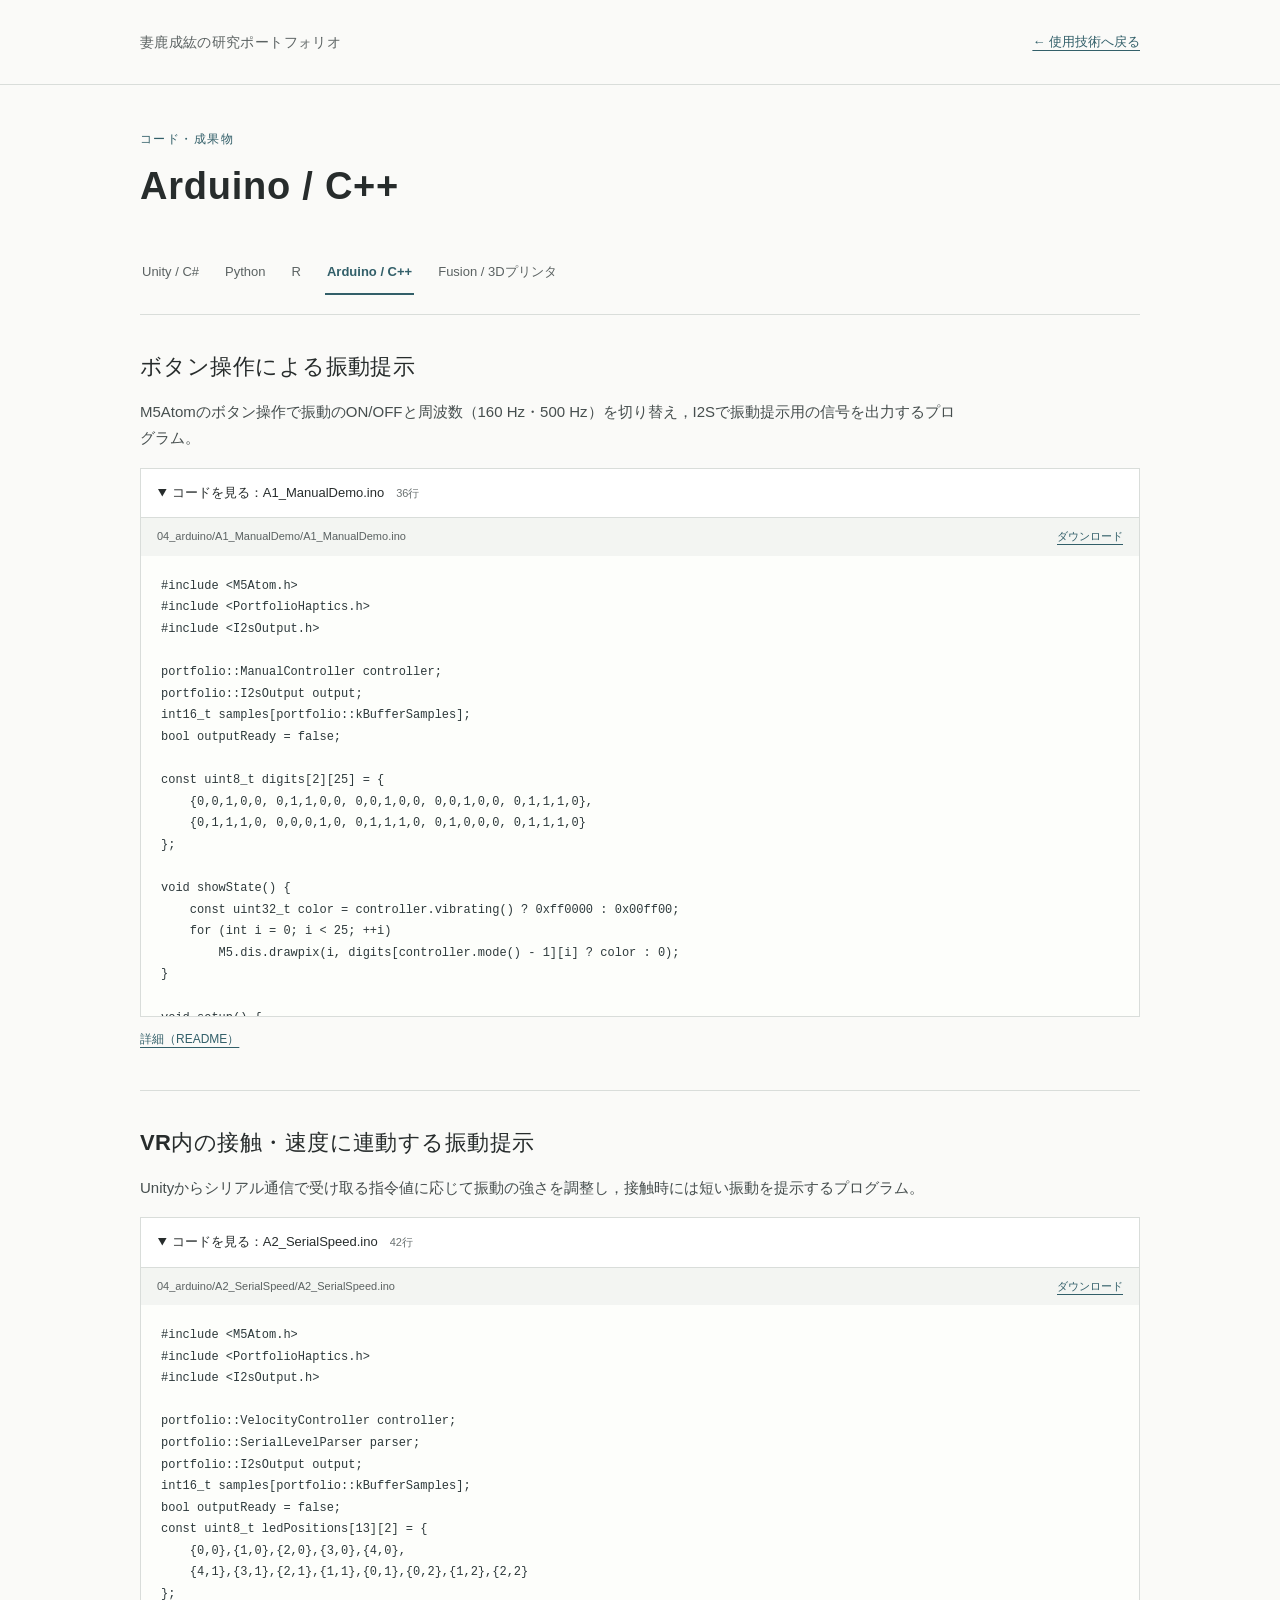
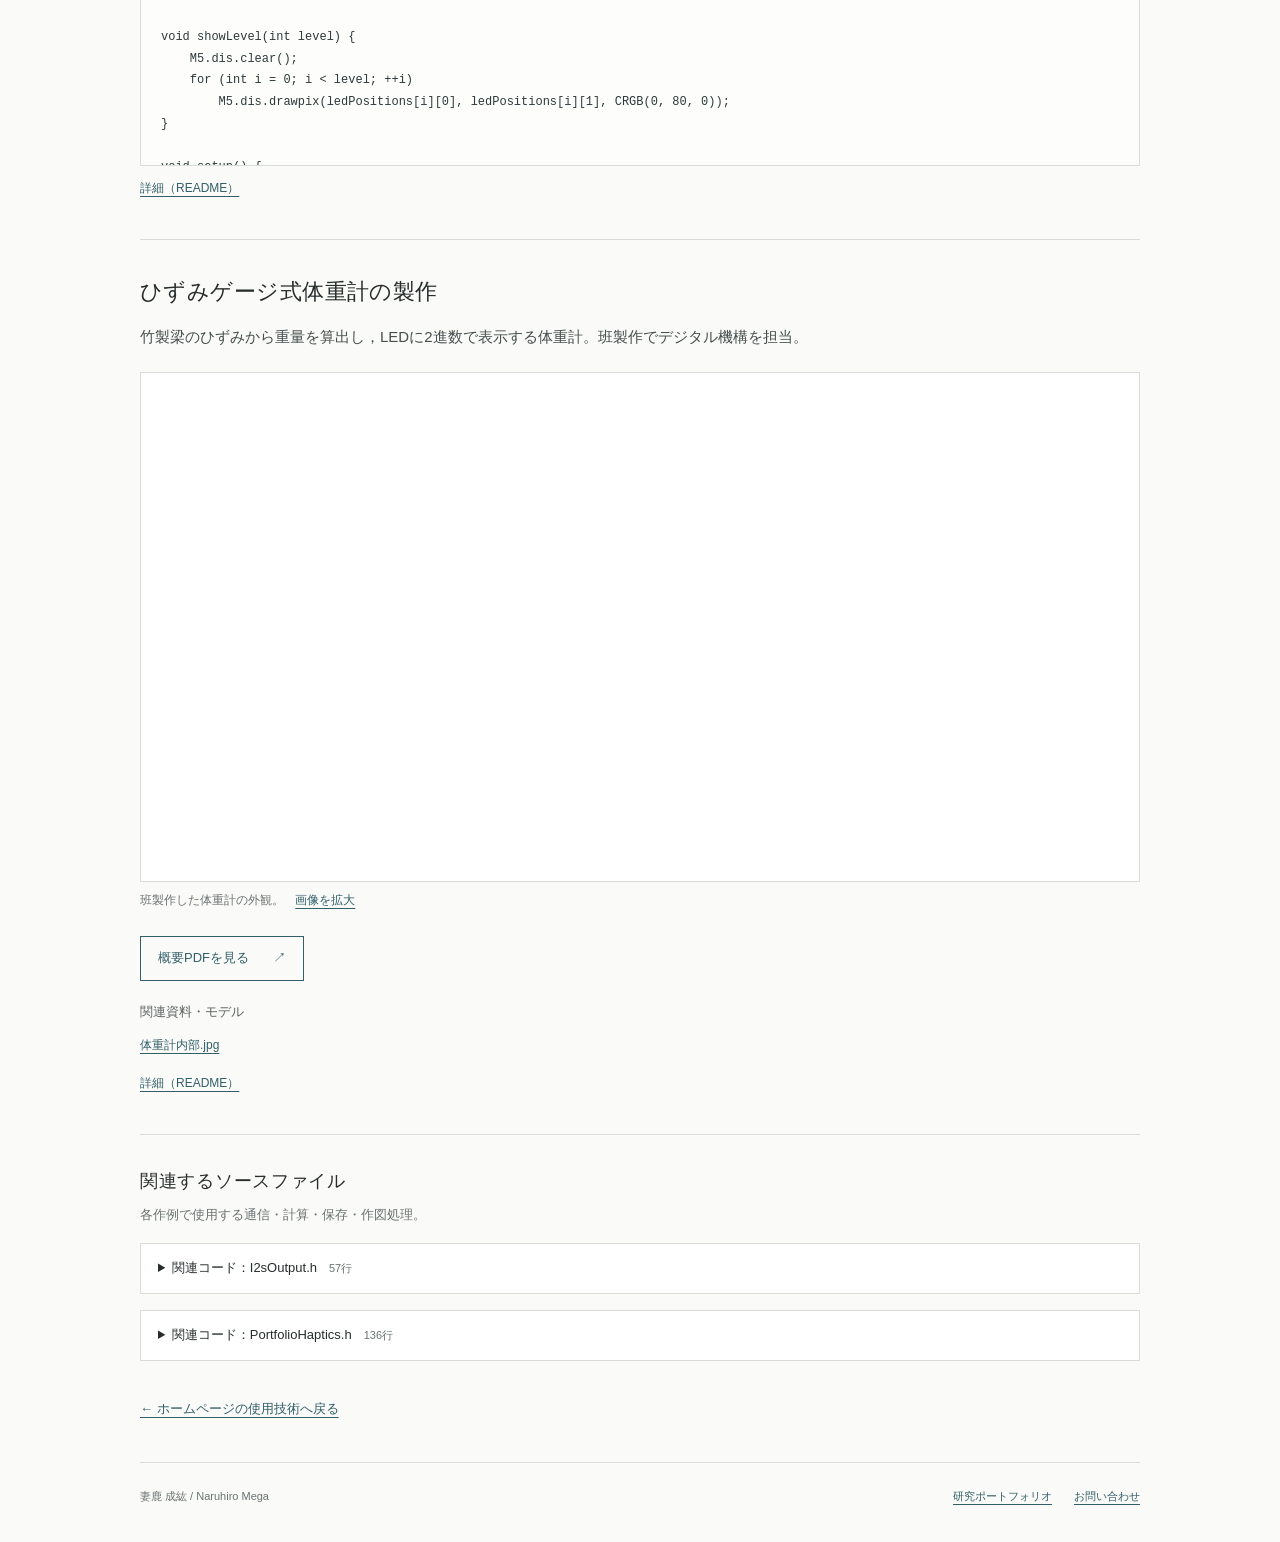
==== code/arduino.html @ 84326d26 "Add files via upload ・お問い合わせフォーム ・使用技術のコードリンク追加" ====
<!doctype html>
<html lang="ja"><head><meta charset="utf-8"><meta name="viewport" content="width=device-width, initial-scale=1"><meta name="color-scheme" content="light"><meta name="description" content="M5Atomによる振動提示のコードと、講義で班製作した体重計の資料を紹介します。"><title>Arduino / C++のコード・成果物｜妻鹿成紘</title><link rel="icon" href="data:,"><link rel="stylesheet" href="../assets/style.css"><link rel="stylesheet" href="../assets/code.css"></head>
<body class="code-page"><a class="skip-link" href="#main">本文へ移動</a><header class="site-header"><div class="header-inner"><a class="site-title" href="../index.html">妻鹿成紘の研究ポートフォリオ</a><a class="back-home" href="../index.html#skills">← 使用技術へ戻る</a></div></header>
<main id="main" class="page-width" tabindex="-1"><div class="code-intro"><p class="code-eyebrow">コード・成果物</p><h1>Arduino / C++</h1></div><nav class="category-nav" aria-label="使用技術のカテゴリ"><a href="unity.html">Unity / C#</a><a href="python.html">Python</a><a href="r.html">R</a><a href="arduino.html" aria-current="page">Arduino / C++</a><a href="cad.html">Fusion / 3Dプリンタ</a></nav><article class="code-item" id="a1" aria-labelledby="a1-title"><div class="item-heading"><h2 id="a1-title">ボタン操作による振動提示</h2></div><p class="item-description">M5Atomのボタン操作で振動のON/OFFと周波数（160 Hz・500 Hz）を切り替え，I2Sで振動提示用の信号を出力するプログラム。</p><details class="code-disclosure" open><summary><span>コードを見る：A1_ManualDemo.ino</span><span class="line-count">36行</span></summary><div class="file-toolbar"><span>04_arduino/A1_ManualDemo/A1_ManualDemo.ino</span><a href="files/04_arduino/A1_ManualDemo/A1_ManualDemo.ino" download>ダウンロード</a></div><pre tabindex="0" aria-label="A1_ManualDemo.inoのソースコード"><code>#include &lt;M5Atom.h&gt;
#include &lt;PortfolioHaptics.h&gt;
#include &lt;I2sOutput.h&gt;

portfolio::ManualController controller;
portfolio::I2sOutput output;
int16_t samples[portfolio::kBufferSamples];
bool outputReady = false;

const uint8_t digits[2][25] = {
    {0,0,1,0,0, 0,1,1,0,0, 0,0,1,0,0, 0,0,1,0,0, 0,1,1,1,0},
    {0,1,1,1,0, 0,0,0,1,0, 0,1,1,1,0, 0,1,0,0,0, 0,1,1,1,0}
};

void showState() {
    const uint32_t color = controller.vibrating() ? 0xff0000 : 0x00ff00;
    for (int i = 0; i &lt; 25; ++i)
        M5.dis.drawpix(i, digits[controller.mode() - 1][i] ? color : 0);
}

void setup() {
    M5.begin(true, false, true);
    Serial.begin(115200);
    outputReady = output.begin(I2S_CHANNEL_FMT_RIGHT_LEFT);
    if (outputReady) showState();
    else M5.dis.fillpix(0xff00ff); // I2S障害
}

void loop() {
    M5.update();
    if (!outputReady) { delay(10); return; }
    if (controller.update(millis(), M5.Btn.wasPressed())) showState();
    controller.render(samples, portfolio::kBufferSamples);
    outputReady = output.write(samples, portfolio::kBufferSamples);
    if (!outputReady) M5.dis.fillpix(0xff00ff);
}
</code></pre></details><p class="item-documentation"><a href="files/04_arduino/A1_ManualDemo/README.md" download>詳細（README）</a></p></article><article class="code-item" id="a2" aria-labelledby="a2-title"><div class="item-heading"><h2 id="a2-title">VR内の接触・速度に連動する振動提示</h2></div><p class="item-description">Unityからシリアル通信で受け取る指令値に応じて振動の強さを調整し，接触時には短い振動を提示するプログラム。</p><details class="code-disclosure" open><summary><span>コードを見る：A2_SerialSpeed.ino</span><span class="line-count">42行</span></summary><div class="file-toolbar"><span>04_arduino/A2_SerialSpeed/A2_SerialSpeed.ino</span><a href="files/04_arduino/A2_SerialSpeed/A2_SerialSpeed.ino" download>ダウンロード</a></div><pre tabindex="0" aria-label="A2_SerialSpeed.inoのソースコード"><code>#include &lt;M5Atom.h&gt;
#include &lt;PortfolioHaptics.h&gt;
#include &lt;I2sOutput.h&gt;

portfolio::VelocityController controller;
portfolio::SerialLevelParser parser;
portfolio::I2sOutput output;
int16_t samples[portfolio::kBufferSamples];
bool outputReady = false;
const uint8_t ledPositions[13][2] = {
    {0,0},{1,0},{2,0},{3,0},{4,0},
    {4,1},{3,1},{2,1},{1,1},{0,1},{0,2},{1,2},{2,2}
};

void showLevel(int level) {
    M5.dis.clear();
    for (int i = 0; i &lt; level; ++i)
        M5.dis.drawpix(ledPositions[i][0], ledPositions[i][1], CRGB(0, 80, 0));
}

void setup() {
    M5.begin(true, false, true);
    Serial.begin(115200);
    M5.dis.clear();
    M5.dis.setBrightness(20);
    // 原本のALL_RIGHTを維持。実際のDACのチャンネル・サンプル周期は実機確認が必要。
    outputReady = output.begin(I2S_CHANNEL_FMT_ALL_RIGHT);
    if (!outputReady) M5.dis.fillpix(0xff00ff);
}

void loop() {
    M5.update();
    if (!outputReady) { delay(10); return; }
    while (Serial.available() &gt; 0) {
        int level = 0;
        if (parser.push(static_cast&lt;char&gt;(Serial.read()), level) &amp;&amp; controller.setLevel(level, millis()))
            showLevel(level);
    }
    controller.render(samples, portfolio::kBufferSamples, millis());
    outputReady = output.write(samples, portfolio::kBufferSamples);
    if (!outputReady) M5.dis.fillpix(0xff00ff);
}
</code></pre></details><p class="item-documentation"><a href="files/04_arduino/A2_SerialSpeed/README.md" download>詳細（README）</a></p></article><article class="code-item" id="a3" aria-labelledby="a3-title"><div class="item-heading"><h2 id="a3-title">ひずみゲージ式体重計の製作</h2></div><p class="item-description">竹製梁のひずみから重量を算出し，LEDに2進数で表示する体重計。班製作でデジタル機構を担当。</p><figure class="code-figure"><a href="files/04_arduino/A3_ScaleArtifact/%E4%BD%93%E9%87%8D%E8%A8%88%E5%A4%96%E8%A6%B3.jpg" target="_blank" rel="noopener"><img src="files/04_arduino/A3_ScaleArtifact/%E4%BD%93%E9%87%8D%E8%A8%88%E5%A4%96%E8%A6%B3.jpg" alt="ひずみゲージ式体重計の製作の外観写真" loading="lazy" decoding="async"></a><figcaption>班製作した体重計の外観。 <a href="files/04_arduino/A3_ScaleArtifact/%E4%BD%93%E9%87%8D%E8%A8%88%E5%A4%96%E8%A6%B3.jpg" target="_blank" rel="noopener">画像を拡大</a></figcaption></figure><div class="asset-primary"><a class="asset-button" href="files/04_arduino/A3_ScaleArtifact/SDGs%E4%BD%93%E9%87%8D%E8%A8%88_%E6%A6%82%E8%A6%81%E3%83%BBCAD%E3%83%BB%E5%AE%9F%E6%A9%9F%E5%86%99%E7%9C%9F%E8%B3%87%E6%96%99.pdf" target="_blank" rel="noopener">概要PDFを見る <span aria-hidden="true">↗</span></a></div><div class="asset-list"><h3>関連資料・モデル</h3><ul><li><a href="files/04_arduino/A3_ScaleArtifact/%E4%BD%93%E9%87%8D%E8%A8%88%E5%86%85%E9%83%A8.jpg" target="_blank" rel="noopener">体重計内部.jpg</a></li></ul></div><p class="item-documentation"><a href="files/04_arduino/A3_ScaleArtifact/README.md" download>詳細（README）</a></p></article><section class="companion-section" aria-labelledby="companion-title"><h2 id="companion-title">関連するソースファイル</h2><p>各作例で使用する通信・計算・保存・作図処理。</p><details class="code-disclosure"><summary><span>関連コード：I2sOutput.h</span><span class="line-count">57行</span></summary><div class="file-toolbar"><span>04_arduino/libraries/PortfolioHaptics/src/I2sOutput.h</span><a href="files/04_arduino/libraries/PortfolioHaptics/src/I2sOutput.h" download>ダウンロード</a></div><pre tabindex="0" aria-label="I2sOutput.hのソースコード"><code>#pragma once
#include &lt;Arduino.h&gt;
#include &lt;driver/i2s.h&gt;
#include &quot;PortfolioHaptics.h&quot;

namespace portfolio {
// 原本と同じBCK=19, WS=33, DOUT=22, DIN=23。実配線はREADME参照。
class I2sOutput {
public:
    bool begin(i2s_channel_fmt_t channels) {
        i2s_driver_uninstall(I2S_NUM_0); // 未導入ならESP_ERR_INVALID_STATE。旧実装と同じ所有前提。
        i2s_config_t config = {};
        config.mode = static_cast&lt;i2s_mode_t&gt;(I2S_MODE_MASTER | I2S_MODE_TX);
        config.sample_rate = kSampleRate;
        config.bits_per_sample = I2S_BITS_PER_SAMPLE_16BIT;
        config.channel_format = channels;
        config.communication_format = I2S_COMM_FORMAT_STAND_I2S;
        config.intr_alloc_flags = ESP_INTR_FLAG_LEVEL1;
        config.dma_buf_count = 8;
        config.dma_buf_len = 256;
        config.use_apll = false;
        config.tx_desc_auto_clear = true;
        esp_err_t error = i2s_driver_install(I2S_NUM_0, &amp;config, 0, nullptr);
        if (error != ESP_OK) return fail(&quot;install&quot;, error);
        installed_ = true;
        i2s_pin_config_t pins = {};
        pins.mck_io_num = I2S_PIN_NO_CHANGE;
        pins.bck_io_num = 19;
        pins.ws_io_num = 33;
        pins.data_out_num = 22;
        pins.data_in_num = 23;
        error = i2s_set_pin(I2S_NUM_0, &amp;pins);
        if (error != ESP_OK) return fail(&quot;pins&quot;, error);
        error = i2s_zero_dma_buffer(I2S_NUM_0);
        if (error != ESP_OK) return fail(&quot;zero buffer&quot;, error);
        ready_ = true;
        return true;
    }

    bool write(const int16_t* samples, std::size_t count) {
        if (!ready_) return false;
        const std::size_t bytes = count * sizeof(int16_t);
        std::size_t written = 0;
        const esp_err_t error = i2s_write(I2S_NUM_0, samples, bytes, &amp;written, pdMS_TO_TICKS(100));
        if (error != ESP_OK || written != bytes) return fail(&quot;write / short write&quot;, error);
        return true;
    }
private:
    bool installed_ = false, ready_ = false;
    bool fail(const char* operation, esp_err_t error) {
        Serial.printf(&quot;I2S %s failed: %s\n&quot;, operation, esp_err_to_name(error));
        ready_ = false;
        if (installed_) { i2s_driver_uninstall(I2S_NUM_0); installed_ = false; }
        return false;
    }
};
}
</code></pre></details><details class="code-disclosure"><summary><span>関連コード：PortfolioHaptics.h</span><span class="line-count">136行</span></summary><div class="file-toolbar"><span>04_arduino/libraries/PortfolioHaptics/src/PortfolioHaptics.h</span><a href="files/04_arduino/libraries/PortfolioHaptics/src/PortfolioHaptics.h" download>ダウンロード</a></div><pre tabindex="0" aria-label="PortfolioHaptics.hのソースコード"><code>#pragma once
#include &lt;cmath&gt;
#include &lt;cstddef&gt;
#include &lt;cstdint&gt;
#include &lt;cstring&gt;

namespace portfolio {
constexpr double kPi = 3.14159265358979323846;
constexpr uint32_t kSampleRate = 44100;
constexpr std::size_t kBufferSamples = 256;
constexpr int16_t kMaxAmplitude = 32767;

// 位相はバッファ間・モード変更間で連続。無音時に位相を止めるA1の仕様を維持。
class SineOscillator {
public:
    void render(int16_t* samples, std::size_t count, double frequency,
                double amplitude, bool stereoPairs = false, bool freezeWhenSilent = false) {
        if (amplitude == 0 &amp;&amp; freezeWhenSilent) {
            std::memset(samples, 0, count * sizeof(int16_t));
            return;
        }
        const double increment = frequency * 2.0 * kPi / kSampleRate;
        const std::size_t stride = stereoPairs ? 2 : 1;
        for (std::size_t i = 0; i &lt; count; i += stride) {
            const auto sample = static_cast&lt;int16_t&gt;(amplitude * std::sin(phase_));
            samples[i] = sample;
            if (stereoPairs &amp;&amp; i + 1 &lt; count) samples[i + 1] = sample;
            phase_ += increment;
        }
        while (phase_ &gt;= 2.0 * kPi) phase_ -= 2.0 * kPi;
    }
private:
    double phase_ = 0;
};

class ManualController {
public:
    static constexpr uint32_t kDoubleClickMs = 300;
    // 修正: 判定期限後の2回目を誤ってダブルクリック扱いしない。
    bool update(uint32_t now, bool pressed) {
        bool changed = false;
        if (pending_ &amp;&amp; elapsed(now, firstClick_) &gt; kDoubleClickMs) {
            pending_ = false;
            vibrating_ = !vibrating_;
            changed = true;
        }
        if (pressed) {
            if (pending_) {
                pending_ = false;
                mode_ = mode_ == 1 ? 2 : 1;
                changed = true;
            } else {
                pending_ = true;
                firstClick_ = now;
            }
        }
        return changed;
    }
    int mode() const { return mode_; }
    bool vibrating() const { return vibrating_; }
    double frequency() const { return mode_ == 1 ? 160.0 : 500.0; }
    void render(int16_t* samples, std::size_t count) {
        oscillator_.render(samples, count, frequency(), vibrating_ ? kMaxAmplitude : 0, true, true);
    }
private:
    static uint32_t elapsed(uint32_t now, uint32_t since) { return now - since; }
    int mode_ = 1;
    bool vibrating_ = false, pending_ = false;
    uint32_t firstClick_ = 0;
    SineOscillator oscillator_;
};

// 改行を区切りとする0〜13プロトコル。範囲外の正数は13に制限する。
// 修正: &quot;-1&quot;や不正文字列を&quot;1&quot;として受理しない。入力バッファの無制限成長を防ぐ。
class SerialLevelParser {
public:
    bool push(char c, int&amp; result) {
        if (c == '\r') return false;
        if (c == '\n') {
            const bool valid = digits_ &gt; 0 &amp;&amp; !invalid_;
            if (valid) result = value_ &gt; 13 ? 13 : value_;
            digits_ = 0; value_ = 0; invalid_ = false;
            return valid;
        }
        if (c &lt; '0' || c &gt; '9' || digits_ &gt;= 6) { invalid_ = true; return false; }
        ++digits_;
        value_ = value_ * 10 + (c - '0');
        return false;
    }
private:
    int value_ = 0;
    unsigned digits_ = 0;
    bool invalid_ = false;
};

class VelocityController {
public:
    static constexpr int kMaxLevel = 13;
    static constexpr double kNormalHz = 250.0, kContactHz = 65.0;
    static constexpr uint32_t kContactMs = 100;
    static constexpr int kContactAmplitude = 30000;
    static constexpr double kFadeIn = 0.05, kFadeOut = 0.05;

    bool setLevel(int level, uint32_t now) {
        level = level &lt; 0 ? 0 : level &gt; kMaxLevel ? kMaxLevel : level;
        if (level == level_) return false;
        level_ = level;
        contact_ = level == 1;
        if (contact_) contactStart_ = now;
        // Arduino map()の整数除算を維持。
        targetAmplitude_ = level * static_cast&lt;int&gt;(kMaxAmplitude) / kMaxLevel;
        return true;
    }
    void render(int16_t* samples, std::size_t count, uint32_t now) {
        if (contact_ &amp;&amp; static_cast&lt;uint32_t&gt;(now - contactStart_) &gt;= kContactMs) contact_ = false;
        if (contact_) {
            contactOscillator_.render(samples, count, kContactHz, kContactAmplitude);
            return;
        }
        const double factor = targetAmplitude_ &gt; currentAmplitude_ ? kFadeIn : kFadeOut;
        // 元コードと同じ1バッファにつき1回のフェード。
        currentAmplitude_ += (targetAmplitude_ - currentAmplitude_) * factor;
        normalOscillator_.render(samples, count, kNormalHz, currentAmplitude_);
    }
    int level() const { return level_; }
    bool contactActive() const { return contact_; }
    double amplitude() const { return currentAmplitude_; }
    double targetAmplitude() const { return targetAmplitude_; }
private:
    int level_ = -1;
    bool contact_ = false;
    uint32_t contactStart_ = 0;
    double targetAmplitude_ = 0, currentAmplitude_ = 0;
    SineOscillator normalOscillator_, contactOscillator_;
};
}
</code></pre></details></section><p class="back-bottom"><a href="../index.html#skills">← ホームページの使用技術へ戻る</a></p></main><footer class="site-footer page-width"><p>妻鹿 成紘 / Naruhiro Mega</p><p><a href="../index.html">研究ポートフォリオ</a><a href="../index.html#contact">お問い合わせ</a></p></footer></body></html>
---- assets/style.css ----
:root {
  color-scheme: light;
  --paper: #fafaf8;
  --ink: #272c2c;
  --secondary: #5b6262;
  --muted: #6b7272;
  --line: #d9ddda;
  --accent: #325f69;
  --placeholder: #eef0ed;
  --content-width: 1000px;
  font-family: -apple-system, BlinkMacSystemFont, "Segoe UI", "Noto Sans CJK JP", "Noto Sans JP", "Hiragino Kaku Gothic ProN", "Yu Gothic", Meiryo, sans-serif;
  font-synthesis: none;
  text-rendering: optimizeLegibility;
}
* { box-sizing: border-box; }
html { --header-offset: 109px; scroll-padding-top: var(--header-offset); }
body { margin: 0; background: var(--paper); color: var(--ink); font-size: 15px; line-height: 1.75; -webkit-text-size-adjust: 100%; }
::selection { background: #dce7e7; }
a { color: var(--accent); text-decoration-thickness: 1px; text-underline-offset: 4px; }
a:hover { color: #183b45; }
a:focus-visible { outline: 2px solid var(--accent); outline-offset: 5px; }
p, h1, h2, h3, h4, figure, ol, ul, dl, dd { margin: 0; }
ol, ul { list-style: none; padding: 0; }
img { display: block; max-width: 100%; }
.page-width, .header-inner { width: min(var(--content-width), calc(100% - 96px)); margin-inline: auto; }
.skip-link { position: absolute; top: -80px; left: 20px; padding: 10px 20px; background: white; z-index: 30; }
.skip-link:focus { top: 10px; }
.site-header { position: sticky; top: 0; z-index: 20; background: var(--paper); border-bottom: 1px solid var(--line); }
.header-inner { min-height: 84px; display: flex; justify-content: space-between; align-items: center; gap: 24px; }
.site-title { color: var(--secondary); text-decoration: none; font-weight: 400; font-size: 14px; letter-spacing: .025em; }
nav { display: flex; gap: 20px; }
nav a { min-width: 80px; min-height: 48px; padding: 8px 14px; display: inline-flex; align-items: center; justify-content: center; border-bottom: 1px solid #a3afa9; color: var(--ink); text-decoration: none; font-size: 16px; font-weight: 500; letter-spacing: .08em; }
nav a:hover, nav a:focus-visible { color: var(--accent); border-bottom-color: var(--accent); }
nav a:active { color: #183b45; border-bottom-color: #183b45; }
.profile { padding: 38px 0 38px; }
.profile-overview { display: grid; grid-template-columns: 400px minmax(0,1fr); gap: 40px; align-items: center; }
.profile-heading { --portrait-width: 144px; display: grid; grid-template-columns: var(--portrait-width) minmax(0,1fr); width: 100%; max-width: 540px; column-gap: 24px; align-items: start; }
.profile-identity { grid-column: 2; grid-row: 1; min-width: 0; }
.profile-portrait { grid-column: 1; grid-row: 1 / span 2; width: var(--portrait-width); aspect-ratio: 4 / 5; border: 1px solid var(--line); background: var(--placeholder); overflow: hidden; }
.profile-portrait img { width: 100%; height: 100%; object-fit: cover; }
.portrait-placeholder { width: 100%; height: 100%; display: flex; flex-direction: column; align-items: center; justify-content: center; gap: 4px; color: #5f6964; font-size: 12px; }
.portrait-placeholder span:last-child { font-size: 11px; }
h1 { font-size: 38px; letter-spacing: .07em; line-height: 1.4; font-weight: 550; }
.name-en { margin-top: 7px; font-size: 16px; letter-spacing: .03em; color: var(--secondary); }
.affiliation { grid-column: 2; margin-top: 21px; line-height: 1.8; font-size: 14px; color: var(--secondary); }
.affiliation-part { display: inline-block; }
.profile-about { margin-top: 28px; max-width: 900px; }
.profile-about h2, .profile-details h2 { margin-bottom: 10px; font-size: 18px; line-height: 1.5; font-weight: 550; letter-spacing: .025em; }
.profile-intro { font-size: 15px; line-height: 1.95; color: #464e4e; }
.intro-clause { display: block; }
.intro-phrase { display: inline-block; max-width: 100%; word-break: keep-all; overflow-wrap: anywhere; }
.profile-details { min-width: 0; display: grid; gap: 22px; padding: 2px 0 2px 36px; border-left: 1px solid var(--line); }
.profile-detail-value { font-size: 14px; line-height: 1.8; }
.profile-detail-value a { display: inline-block; }
.research-field-list { display: flex; flex-wrap: wrap; gap: 4px 24px; list-style: none; padding: 0; }
.research-field-list li { white-space: nowrap; }
.section { padding-top: 32px; border-top: 1px solid var(--line); margin-bottom: 64px; }
.section-heading { display: flex; align-items: baseline; justify-content: space-between; gap: 24px; margin-bottom: 31px; }
h2 { font-size: 24px; line-height: 1.5; font-weight: 550; letter-spacing: .04em; }
h2 span { display: inline-block; margin-left: 14px; font-size: 13px; color: var(--muted); font-weight: 400; letter-spacing: .02em; }
.section-heading > p { color: var(--muted); font-size: 12px; }
.publication-item + .publication-item { border-top: 1px solid var(--line); }
.publication { display: grid; grid-template-columns: 280px minmax(0,1fr); gap: 32px; padding: 30px 0; }
.publication-item:first-child .publication { padding-top: 0; }
.publication-visual { display: grid; gap: 8px; padding-top: 4px; align-self: center; }
.publication-visual img { width: 100%; height: auto; object-fit: contain; background: white; }
.publication-image-row { display: grid; gap: 8px; align-items: start; }
.publication-image-row > img { min-width: 0; }
.image-placeholder { aspect-ratio: 3 / 2; background: var(--placeholder); border: 1px solid #e0e4df; display: flex; flex-direction: column; justify-content: center; align-items: center; gap: 9px; padding: 16px; text-align: center; color: #59645f; font-size: 12px; line-height: 1.6; }
.placeholder-note { font-size: 11px; color: #5f6964; letter-spacing: .05em; }
.publication-meta { display: flex; gap: 16px; font-size: 12px; letter-spacing: .025em; color: var(--secondary); margin-bottom: 7px; }
.publication-meta span:first-child { font-variant-numeric: tabular-nums; }
.publication h3 { font-size: 19px; font-weight: 600; line-height: 1.65; text-wrap: pretty; }
.publication h3[lang="en"] { font-size: 19px; line-height: 1.4; letter-spacing: -.012em; }
.authors { font-size: 14px; line-height: 1.65; color: var(--secondary); margin-top: 9px; }
.authors strong { color: var(--ink); font-weight: 600; }
.venue { margin-top: 5px; font-size: 13px; line-height: 1.65; color: var(--secondary); }
.publication-summary { margin-top: 11px; font-size: 14px; line-height: 1.8; color: #464e4e; }
.publication-summary > span { display: inline-block; max-width: 100%; word-break: keep-all; overflow-wrap: anywhere; }
.publication-links { display: flex; flex-wrap: wrap; gap: 2px 18px; align-items: center; margin-top: 8px; font-size: 12px; }
.publication-links a { padding-block: 4px; white-space: nowrap; }
.image-notice { font-size: 11px; color: var(--muted); padding-top: 2px; }
.coauthored-group { border-top: 1px solid var(--line); margin-top: 6px; padding-top: 27px; }
.coauthored-group > h3 { margin-bottom: 22px; font-size: 17px; font-weight: 550; }
.coauthored-item { display: grid; grid-template-columns: 72px minmax(0,1fr); gap: 20px; padding: 21px 0; border-top: 1px solid var(--line); }
.coauthored-item:first-child { border-top: 0; padding-top: 0; }
.coauthored-item:last-child { padding-bottom: 0; }
.coauthored-item h4 { font-size: 16px; font-weight: 550; line-height: 1.65; text-wrap: pretty; }
.coauthored-item h4[lang="en"] { line-height: 1.5; }
.coauthored-item .authors { font-size: 13px; margin-top: 7px; }
.coauthored-item .venue { font-size: 12px; }
.award-row { display: grid; grid-template-columns: 72px minmax(0,1fr) 160px; gap: 20px; padding: 21px 0; border-top: 1px solid var(--line); }
.award-row:first-child { border-top: 0; padding-top: 0; }
.year { font-size: 13px; font-variant-numeric: tabular-nums; padding-top: 3px; color: var(--secondary); }
.award-content h3 { font-weight: 550; font-size: 16px; line-height: 1.6; word-break: keep-all; overflow-wrap: anywhere; }
.award-content p { margin-top: 3px; font-size: 12px; color: var(--secondary); }
.award-content .award-note { color: var(--muted); }
.award-link { display: flex; flex-direction: column; align-items: flex-end; gap: 6px; font-size: 12px; padding-top: 3px; text-align: right; }
.award-link a { white-space: nowrap; }
.experience-group { display: grid; grid-template-columns: 140px minmax(0,1fr); gap: 28px; margin-top: 29px; }
.group-heading { font-size: 13px; line-height: 1.8; font-weight: 550; color: var(--secondary); padding-top: 1px; }
.experience-row { display: grid; grid-template-columns: 156px minmax(0,1fr); gap: 20px; padding-bottom: 22px; }
.period { font-size: 12px; font-variant-numeric: tabular-nums; color: var(--muted); padding-top: 3px; white-space: nowrap; }
.experience-row h4 { font-size: 15px; font-weight: 550; margin-bottom: 4px; }
.experience-row div p { font-size: 13px; color: var(--secondary); line-height: 1.8; }
.qualifications-group { padding-top: 24px; border-top: 1px solid var(--line); }
.qualification-row { display: flex; flex-wrap: wrap; align-items: baseline; gap: 6px 20px; font-size: 13px; }
.qualification-row strong { margin-left: 10px; font-weight: 550; }
.qualification-row time { font-size: 12px; color: var(--muted); }
.skills-list { display: grid; grid-template-columns: repeat(2,minmax(0,1fr)); column-gap: 44px; row-gap: 24px; }
.skill-entry { min-width: 0; }
.skill-tools { font-size: 14px; font-weight: 550; line-height: 1.6; color: var(--ink); }
.skill-detail { margin-top: 5px; font-size: 13px; line-height: 1.8; color: var(--secondary); overflow-wrap: anywhere; }
.skill-detail > span { display: inline-block; max-width: 100%; word-break: keep-all; overflow-wrap: anywhere; }
.site-footer { border-top: 1px solid var(--line); padding: 24px 0 35px; display: flex; justify-content: space-between; gap: 20px; font-size: 11px; color: var(--muted); }
.site-footer p:last-child { display: flex; flex-wrap: wrap; gap: 22px; }
@media (max-width: 900px) {
  .site-header nav { gap: 12px; flex-shrink: 0; }
  .site-header nav a { min-width: 64px; padding-inline: 10px; font-size: 14px; letter-spacing: 0; white-space: nowrap; }
  .profile-overview { grid-template-columns: 340px minmax(0,1fr); gap: 28px; }
  .profile-details { padding-left: 28px; }
  .profile-heading { --portrait-width: 120px; column-gap: 18px; }
  .publication { grid-template-columns: 230px minmax(0,1fr); gap: 25px; }
  .experience-group { grid-template-columns: 110px minmax(0,1fr); gap: 18px; }
  .experience-row { grid-template-columns: 140px minmax(0,1fr); gap: 16px; }
  .skills-list { column-gap: 28px; }
}
@media (max-width: 800px) {
  .profile-overview { grid-template-columns: 1fr; gap: 24px; }
  .profile-details { border-left: 0; border-top: 1px solid var(--line); padding: 20px 0 0; gap: 20px; }
}
@media (max-width: 700px) {
  html { --header-offset: 132px; }
  .page-width, .header-inner { width: calc(100% - 48px); }
  .header-inner { min-height: 0; flex-direction: column; align-items: stretch; padding-block: 14px; gap: 10px; }
  .site-title { align-self: flex-start; font-size: 13px; }
  .site-header nav { display: grid; grid-template-columns: repeat(4,minmax(0,1fr)); gap: 8px; }
  .site-header nav a { min-width: 0; min-height: 46px; padding: 8px 4px; font-size: 14px; letter-spacing: .02em; white-space: nowrap; }
  .profile { padding: 32px 0; }
  .profile-about { margin-top: 24px; }
  h1 { font-size: 32px; }
  .affiliation { margin-top: 16px; }
  .section-heading { flex-direction: column; gap: 7px; margin-bottom: 26px; }
  h2 { font-size: 22px; }
  .publication { grid-template-columns: 1fr; gap: 20px; }
  .publication h3, .publication h3[lang="en"] { font-size: 17px; }
  .experience-group { display: block; }
  .group-heading { margin-bottom: 18px; }
  .experience-row { grid-template-columns: 150px minmax(0,1fr); }
  .award-row { grid-template-columns: 48px minmax(0,1fr); gap: 15px; }
  .award-link { grid-column: 2; flex-direction: row; flex-wrap: wrap; align-items: center; gap: 2px 18px; text-align: left; padding-top: 0; margin-top: -10px; }
  .award-link:empty { display: none; }
  .coauthored-item { grid-template-columns: 48px minmax(0,1fr); gap: 15px; }
}
@media (max-width: 520px) {
  .profile { padding-block: 28px; }
  .profile-about h2, .profile-details h2 { font-size: 17px; }
  .name-en { font-size: 14px; }
  .publication { grid-template-columns: 1fr; gap: 18px; padding-block: 28px; }
  .publication-visual { padding-top: 0; }
  .image-placeholder { aspect-ratio: 3.5 / 1; gap: 5px; }
  .publication-visual img { height: auto; }
  .publication h3 { font-size: 18px; line-height: 1.65; }
  .publication h3[lang="en"] { font-size: 19px; line-height: 1.45; }
  .publication-summary { font-size: 13px; }
  .coauthored-group { padding-top: 23px; }
  .coauthored-item { display: block; }
  .coauthored-item .year { display: block; margin-bottom: 7px; }
  .coauthored-item h4 { font-size: 15px; }
  .publication-links a, .award-link a { display: inline-flex; align-items: center; min-height: 36px; }
  .section { padding-top: 25px; margin-bottom: 42px; }
  .image-notice { line-height: 1.8; }
  .award-content h3 { font-size: 15px; }
  .award-row { padding-block: 20px; }
  .experience-row { display: block; padding-bottom: 23px; }
  .period { margin-bottom: 5px; }
  .skills-list { grid-template-columns: 1fr; row-gap: 19px; }
  .site-footer { flex-direction: column; gap: 7px; padding-bottom: 25px; }
  .site-footer p:last-child { gap: 16px; }
}
@media (max-width: 360px) {
  .page-width, .header-inner { width: calc(100% - 36px); }
  .profile-heading { column-gap: 14px; }
  h1 { font-size: 28px; }
}
@media print {
  .site-header { position: static; }
  body { background: white; color: black; }
  .page-width, .header-inner { width: 100%; }
  nav, .skip-link { display: none; }
  .profile { padding-block: 24px; }
  .section { margin-bottom: 30px; }
  .publication-item, .award-row, .experience-row { break-inside: avoid; }
  a { color: inherit; }
}

/* A compact publication list for entries without public research images. */
.publication--text-only { display: block; }
.publication--text-only .publication-text { max-width: 920px; }
.image-credit { margin-top: 1px; font-size: 11px; line-height: 1.65; color: var(--muted); }
.image-credit > a { color: inherit; text-decoration-color: #b6bfbb; text-underline-offset: 3px; }
.image-copyright { display: block; margin-top: 4px; }
.image-copyright a { color: inherit; text-underline-offset: 3px; }
.publication--with-notice { row-gap: 14px; }
.publication-copyright-notice { grid-column: 1 / -1; font-size: 12px; line-height: 1.65; color: var(--secondary); overflow-wrap: anywhere; }

/* Links to the selected research code and design files. */
.skill-link { display: inline-flex; align-items: baseline; padding-block: 5px; margin-block: -5px; text-decoration-color: #a3b5b7; }
.skill-link:hover { text-decoration-color: currentColor; }
@media (max-width: 700px) {
  .skill-link { min-height: 36px; }
}

.contact-description { font-size: 14px; line-height: 1.8; color: var(--secondary); }
.contact-actions { display: flex; flex-wrap: wrap; align-items: center; gap: 14px 24px; margin-top: 20px; }
.contact-button { display: inline-flex; align-items: center; justify-content: center; min-height: 44px; padding: 10px 20px; border: 1px solid var(--accent); background: var(--accent); color: var(--paper); font-size: 14px; text-decoration: none; }
.contact-button:hover { background: #183b45; border-color: #183b45; color: var(--paper); }
.contact-email { font-size: 14px; color: var(--secondary); overflow-wrap: anywhere; }
@media print {
  .contact-button { background: transparent; color: black; border-color: var(--line); }
}
---- assets/code.css ----
.code-page .header-inner { gap: 16px; }
.back-home { font-size: 13px; white-space: nowrap; padding-block: 12px; }
.code-intro { padding: 44px 0 28px; }
.code-eyebrow { color: var(--accent); font-size: 12px; letter-spacing: .12em; margin-bottom: 10px; }
.code-intro h1 { font-size: clamp(27px, 4vw, 38px); letter-spacing: .02em; }
.category-nav { display: flex; flex-wrap: wrap; gap: 6px 22px; padding: 10px 0 19px; border-bottom: 1px solid var(--line); }
.category-nav a { min-width: 0; min-height: 44px; font-size: 13px; letter-spacing: 0; padding: 8px 2px; border-bottom-color: transparent; color: var(--secondary); }
.category-nav a[aria-current="page"] { color: var(--accent); border-bottom: 2px solid var(--accent); font-weight: 600; }
.code-item { padding: 35px 0 40px; border-bottom: 1px solid var(--line); scroll-margin-top: 20px; }
.item-heading h2 { font-size: 22px; letter-spacing: .02em; }
.item-description { max-width: 820px; margin-top: 16px; color: #464e4e; }
.item-documentation { margin-top: 12px; font-size: 12px; }
.code-figure { margin-top: 22px; margin-bottom: 24px; }
.code-figure img { max-height: 510px; width: 100%; object-fit: contain; background: white; border: 1px solid var(--line); }
.code-figure > a { display: block; }
.code-figure figcaption { margin-top: 8px; font-size: 12px; line-height: 1.8; color: var(--muted); }
.code-figure figcaption a { margin-left: 8px; white-space: nowrap; }
.code-video { margin-block: 22px 24px; }
.code-video video { display: block; width: 100%; max-width: 100%; height: auto; max-height: 560px; object-fit: contain; background: #151b1b; border: 1px solid var(--line); }
.code-video video:focus-visible { outline: 2px solid var(--accent); outline-offset: 3px; }
.code-video figcaption { margin-top: 8px; font-size: 12px; line-height: 1.8; color: var(--muted); }
.code-disclosure { border: 1px solid var(--line); margin-top: 16px; background: #fff; }
.code-page summary { cursor: pointer; padding: 13px 17px; font-size: 13px; overflow-wrap: anywhere; }
.code-page summary:hover { color: var(--accent); background: #f2f5f2; }
.code-page summary:focus-visible { outline: 2px solid var(--accent); outline-offset: 3px; }
.code-page details[open] > summary { border-bottom: 1px solid var(--line); }
.line-count { color: var(--muted); font-size: 11px; margin-left: 12px; white-space: nowrap; }
.file-toolbar { padding: 9px 16px; display: flex; flex-wrap: wrap; justify-content: space-between; gap: 5px 15px; background: #f3f5f2; font-size: 11px; }
.file-toolbar span { overflow-wrap: anywhere; color: var(--secondary); }
.file-toolbar a { white-space: nowrap; }
.code-disclosure pre { margin: 0; padding: 20px; max-height: 460px; overflow: auto; tab-size: 4; font: 12px/1.8 Consolas, "SFMono-Regular", Menlo, monospace; background: #fdfefb; color: #2d393b; }
.code-disclosure pre:focus-visible { outline: 2px solid var(--accent); outline-offset: -2px; }
.asset-primary { margin-top: 20px; }
.asset-button { display: inline-flex; align-items: center; gap: 24px; border: 1px solid var(--accent); padding: 10px 17px; text-decoration: none; font-size: 13px; }
.asset-button:hover { background: #edf3f1; }
.asset-list { margin-top: 20px; }
.asset-list h3 { font-size: 13px; font-weight: 500; color: var(--secondary); margin-bottom: 7px; }
.asset-list ul { display: flex; flex-wrap: wrap; gap: 5px 23px; }
.asset-list a { display: inline-block; padding-block: 5px; font-size: 12px; overflow-wrap: anywhere; }
.companion-section { padding-top: 33px; }
.companion-section h2 { font-size: 18px; }
.companion-section > p { font-size: 13px; color: var(--muted); margin-top: 9px; }
.back-bottom { padding: 37px 0 42px; font-size: 13px; }
@media (max-width: 640px) {
  .code-page .header-inner { min-height: 78px; align-items: flex-start; justify-content: center; flex-direction: column; gap: 0; padding-block: 10px; }
  .code-page .site-title { font-size: 12px; }
  .back-home { font-size: 12px; padding: 3px 0; }
  .code-intro { padding-top: 31px; }
  .category-nav { gap: 4px 17px; }
  .category-nav a { font-size: 12px; }
  .item-heading h2 { font-size: 19px; }
  .item-description { font-size: 14px; }
  .code-page summary { padding: 12px; }
  .code-disclosure pre { padding: 15px; font-size: 11px; max-height: 390px; }
  .file-toolbar { padding-inline: 12px; }
}
@media print { .category-nav, .back-home, .back-bottom, .code-video { display: none; } .code-disclosure pre { max-height: none; white-space: pre-wrap; overflow-wrap: anywhere; } }
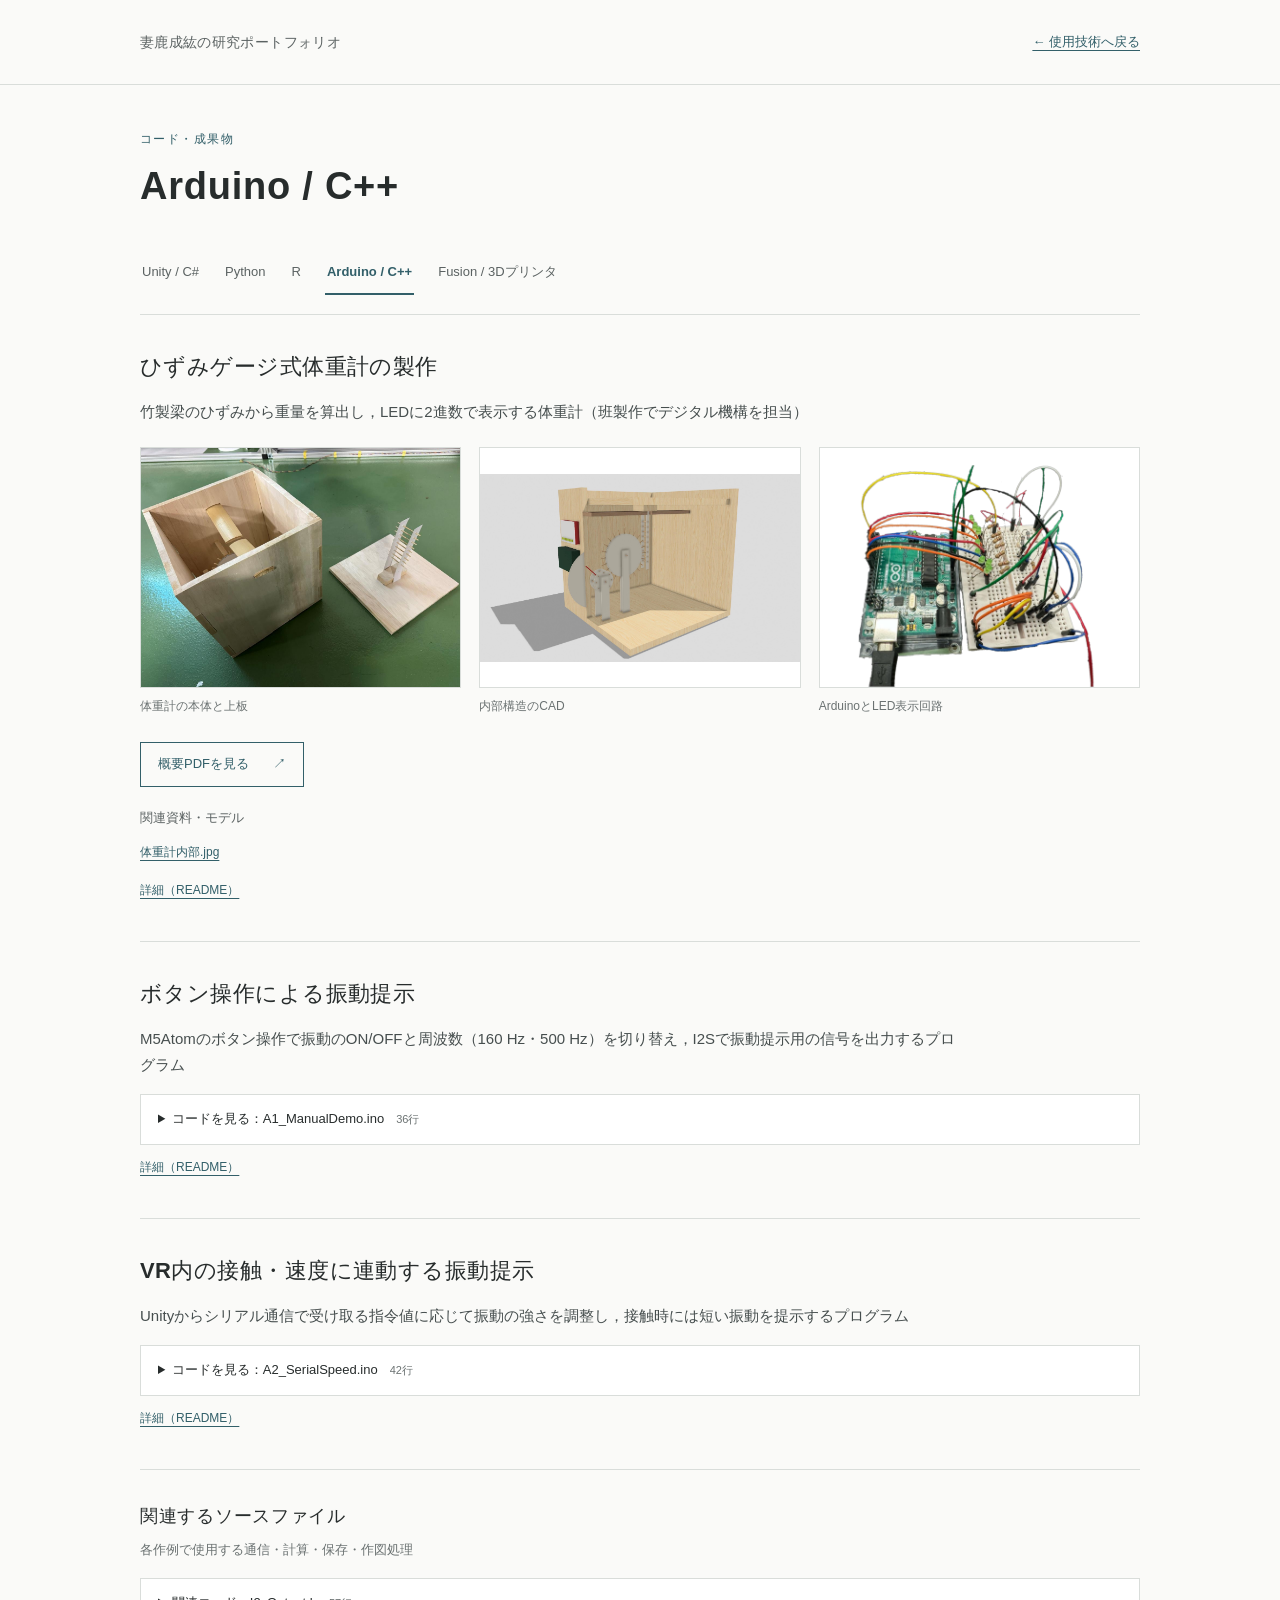
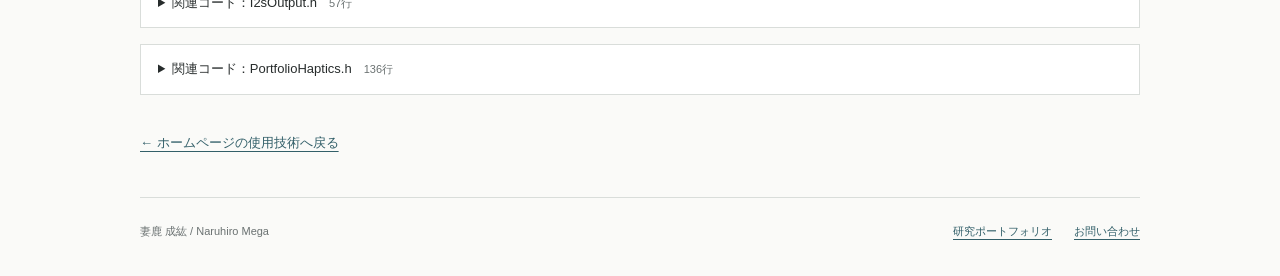
==== commit a3c8b2f6: "Add files via upload 使用技術に関する更新 動画追加など" ====
--- a/code/arduino.html
+++ b/code/arduino.html
@@ -1,7 +1,7 @@
 <!doctype html>
-<html lang="ja"><head><meta charset="utf-8"><meta name="viewport" content="width=device-width, initial-scale=1"><meta name="color-scheme" content="light"><meta name="description" content="M5Atomによる振動提示のコードと、講義で班製作した体重計の資料を紹介します。"><title>Arduino / C++のコード・成果物｜妻鹿成紘</title><link rel="icon" href="data:,"><link rel="stylesheet" href="../assets/style.css"><link rel="stylesheet" href="../assets/code.css"></head>
+<html lang="ja"><head><meta charset="utf-8"><meta name="viewport" content="width=device-width, initial-scale=1"><meta name="color-scheme" content="light"><meta name="description" content="講義で班製作した体重計の資料と、M5Atomによる振動提示のコードを紹介します。"><title>Arduino / C++のコード・成果物｜妻鹿成紘</title><link rel="icon" href="data:,"><link rel="stylesheet" href="../assets/style.css"><link rel="stylesheet" href="../assets/code.css"></head>
 <body class="code-page"><a class="skip-link" href="#main">本文へ移動</a><header class="site-header"><div class="header-inner"><a class="site-title" href="../index.html">妻鹿成紘の研究ポートフォリオ</a><a class="back-home" href="../index.html#skills">← 使用技術へ戻る</a></div></header>
-<main id="main" class="page-width" tabindex="-1"><div class="code-intro"><p class="code-eyebrow">コード・成果物</p><h1>Arduino / C++</h1></div><nav class="category-nav" aria-label="使用技術のカテゴリ"><a href="unity.html">Unity / C#</a><a href="python.html">Python</a><a href="r.html">R</a><a href="arduino.html" aria-current="page">Arduino / C++</a><a href="cad.html">Fusion / 3Dプリンタ</a></nav><article class="code-item" id="a1" aria-labelledby="a1-title"><div class="item-heading"><h2 id="a1-title">ボタン操作による振動提示</h2></div><p class="item-description">M5Atomのボタン操作で振動のON/OFFと周波数（160 Hz・500 Hz）を切り替え，I2Sで振動提示用の信号を出力するプログラム。</p><details class="code-disclosure" open><summary><span>コードを見る：A1_ManualDemo.ino</span><span class="line-count">36行</span></summary><div class="file-toolbar"><span>04_arduino/A1_ManualDemo/A1_ManualDemo.ino</span><a href="files/04_arduino/A1_ManualDemo/A1_ManualDemo.ino" download>ダウンロード</a></div><pre tabindex="0" aria-label="A1_ManualDemo.inoのソースコード"><code>#include &lt;M5Atom.h&gt;
+<main id="main" class="page-width" tabindex="-1"><div class="code-intro"><p class="code-eyebrow">コード・成果物</p><h1>Arduino / C++</h1></div><nav class="category-nav" aria-label="使用技術のカテゴリ"><a href="unity.html">Unity / C#</a><a href="python.html">Python</a><a href="r.html">R</a><a href="arduino.html" aria-current="page">Arduino / C++</a><a href="cad.html">Fusion / 3Dプリンタ</a></nav><article class="code-item" id="a3" aria-labelledby="a3-title"><div class="item-heading"><h2 id="a3-title">ひずみゲージ式体重計の製作</h2></div><p class="item-description">竹製梁のひずみから重量を算出し，LEDに2進数で表示する体重計（班製作でデジタル機構を担当）</p><div class="artifact-gallery" role="group" aria-label="ひずみゲージ式体重計の製作の写真・設計図"><figure><a href="files/04_arduino/A3_ScaleArtifact/figures/scale-overview.jpg" target="_blank" rel="noopener" aria-label="体重計の本体と上板を拡大"><img src="files/04_arduino/A3_ScaleArtifact/figures/scale-overview.jpg" alt="上板を外した木製の体重計本体とラック付きの上板" loading="lazy" decoding="async"></a><figcaption>体重計の本体と上板</figcaption></figure><figure><a href="files/04_arduino/A3_ScaleArtifact/figures/scale-design.jpg" target="_blank" rel="noopener" aria-label="内部構造のCADを拡大"><img src="files/04_arduino/A3_ScaleArtifact/figures/scale-design.jpg" alt="竹製梁，ラック，歯車を配置した体重計内部のCADモデル" loading="lazy" decoding="async"></a><figcaption>内部構造のCAD</figcaption></figure><figure><a href="files/04_arduino/A3_ScaleArtifact/figures/scale-circuit.png" target="_blank" rel="noopener" aria-label="ArduinoとLED表示回路を拡大"><img src="files/04_arduino/A3_ScaleArtifact/figures/scale-circuit.png" alt="Arduino Unoとブレッドボード上のLED・配線" loading="lazy" decoding="async"></a><figcaption>ArduinoとLED表示回路</figcaption></figure></div><div class="asset-primary"><a class="asset-button" href="files/04_arduino/A3_ScaleArtifact/SDGs%E4%BD%93%E9%87%8D%E8%A8%88_%E6%A6%82%E8%A6%81%E3%83%BBCAD%E3%83%BB%E5%AE%9F%E6%A9%9F%E5%86%99%E7%9C%9F%E8%B3%87%E6%96%99.pdf" target="_blank" rel="noopener">概要PDFを見る <span aria-hidden="true">↗</span></a></div><div class="asset-list"><h3>関連資料・モデル</h3><ul><li><a href="files/04_arduino/A3_ScaleArtifact/%E4%BD%93%E9%87%8D%E8%A8%88%E5%86%85%E9%83%A8.jpg" target="_blank" rel="noopener">体重計内部.jpg</a></li></ul></div><p class="item-documentation"><a href="files/04_arduino/A3_ScaleArtifact/README.md" download>詳細（README）</a></p></article><article class="code-item" id="a1" aria-labelledby="a1-title"><div class="item-heading"><h2 id="a1-title">ボタン操作による振動提示</h2></div><p class="item-description">M5Atomのボタン操作で振動のON/OFFと周波数（160 Hz・500 Hz）を切り替え，I2Sで振動提示用の信号を出力するプログラム</p><details class="code-disclosure"><summary><span>コードを見る：A1_ManualDemo.ino</span><span class="line-count">36行</span></summary><div class="file-toolbar"><span>04_arduino/A1_ManualDemo/A1_ManualDemo.ino</span><a href="files/04_arduino/A1_ManualDemo/A1_ManualDemo.ino" download>ダウンロード</a></div><pre tabindex="0" aria-label="A1_ManualDemo.inoのソースコード"><code>#include &lt;M5Atom.h&gt;
 #include &lt;PortfolioHaptics.h&gt;
 #include &lt;I2sOutput.h&gt;
 
@@ -37,7 +37,7 @@
     outputReady = output.write(samples, portfolio::kBufferSamples);
     if (!outputReady) M5.dis.fillpix(0xff00ff);
 }
-</code></pre></details><p class="item-documentation"><a href="files/04_arduino/A1_ManualDemo/README.md" download>詳細（README）</a></p></article><article class="code-item" id="a2" aria-labelledby="a2-title"><div class="item-heading"><h2 id="a2-title">VR内の接触・速度に連動する振動提示</h2></div><p class="item-description">Unityからシリアル通信で受け取る指令値に応じて振動の強さを調整し，接触時には短い振動を提示するプログラム。</p><details class="code-disclosure" open><summary><span>コードを見る：A2_SerialSpeed.ino</span><span class="line-count">42行</span></summary><div class="file-toolbar"><span>04_arduino/A2_SerialSpeed/A2_SerialSpeed.ino</span><a href="files/04_arduino/A2_SerialSpeed/A2_SerialSpeed.ino" download>ダウンロード</a></div><pre tabindex="0" aria-label="A2_SerialSpeed.inoのソースコード"><code>#include &lt;M5Atom.h&gt;
+</code></pre></details><p class="item-documentation"><a href="files/04_arduino/A1_ManualDemo/README.md" download>詳細（README）</a></p></article><article class="code-item" id="a2" aria-labelledby="a2-title"><div class="item-heading"><h2 id="a2-title">VR内の接触・速度に連動する振動提示</h2></div><p class="item-description">Unityからシリアル通信で受け取る指令値に応じて振動の強さを調整し，接触時には短い振動を提示するプログラム</p><details class="code-disclosure"><summary><span>コードを見る：A2_SerialSpeed.ino</span><span class="line-count">42行</span></summary><div class="file-toolbar"><span>04_arduino/A2_SerialSpeed/A2_SerialSpeed.ino</span><a href="files/04_arduino/A2_SerialSpeed/A2_SerialSpeed.ino" download>ダウンロード</a></div><pre tabindex="0" aria-label="A2_SerialSpeed.inoのソースコード"><code>#include &lt;M5Atom.h&gt;
 #include &lt;PortfolioHaptics.h&gt;
 #include &lt;I2sOutput.h&gt;
 
@@ -79,7 +79,7 @@
     outputReady = output.write(samples, portfolio::kBufferSamples);
     if (!outputReady) M5.dis.fillpix(0xff00ff);
 }
-</code></pre></details><p class="item-documentation"><a href="files/04_arduino/A2_SerialSpeed/README.md" download>詳細（README）</a></p></article><article class="code-item" id="a3" aria-labelledby="a3-title"><div class="item-heading"><h2 id="a3-title">ひずみゲージ式体重計の製作</h2></div><p class="item-description">竹製梁のひずみから重量を算出し，LEDに2進数で表示する体重計。班製作でデジタル機構を担当。</p><figure class="code-figure"><a href="files/04_arduino/A3_ScaleArtifact/%E4%BD%93%E9%87%8D%E8%A8%88%E5%A4%96%E8%A6%B3.jpg" target="_blank" rel="noopener"><img src="files/04_arduino/A3_ScaleArtifact/%E4%BD%93%E9%87%8D%E8%A8%88%E5%A4%96%E8%A6%B3.jpg" alt="ひずみゲージ式体重計の製作の外観写真" loading="lazy" decoding="async"></a><figcaption>班製作した体重計の外観。 <a href="files/04_arduino/A3_ScaleArtifact/%E4%BD%93%E9%87%8D%E8%A8%88%E5%A4%96%E8%A6%B3.jpg" target="_blank" rel="noopener">画像を拡大</a></figcaption></figure><div class="asset-primary"><a class="asset-button" href="files/04_arduino/A3_ScaleArtifact/SDGs%E4%BD%93%E9%87%8D%E8%A8%88_%E6%A6%82%E8%A6%81%E3%83%BBCAD%E3%83%BB%E5%AE%9F%E6%A9%9F%E5%86%99%E7%9C%9F%E8%B3%87%E6%96%99.pdf" target="_blank" rel="noopener">概要PDFを見る <span aria-hidden="true">↗</span></a></div><div class="asset-list"><h3>関連資料・モデル</h3><ul><li><a href="files/04_arduino/A3_ScaleArtifact/%E4%BD%93%E9%87%8D%E8%A8%88%E5%86%85%E9%83%A8.jpg" target="_blank" rel="noopener">体重計内部.jpg</a></li></ul></div><p class="item-documentation"><a href="files/04_arduino/A3_ScaleArtifact/README.md" download>詳細（README）</a></p></article><section class="companion-section" aria-labelledby="companion-title"><h2 id="companion-title">関連するソースファイル</h2><p>各作例で使用する通信・計算・保存・作図処理。</p><details class="code-disclosure"><summary><span>関連コード：I2sOutput.h</span><span class="line-count">57行</span></summary><div class="file-toolbar"><span>04_arduino/libraries/PortfolioHaptics/src/I2sOutput.h</span><a href="files/04_arduino/libraries/PortfolioHaptics/src/I2sOutput.h" download>ダウンロード</a></div><pre tabindex="0" aria-label="I2sOutput.hのソースコード"><code>#pragma once
+</code></pre></details><p class="item-documentation"><a href="files/04_arduino/A2_SerialSpeed/README.md" download>詳細（README）</a></p></article><section class="companion-section" aria-labelledby="companion-title"><h2 id="companion-title">関連するソースファイル</h2><p>各作例で使用する通信・計算・保存・作図処理</p><details class="code-disclosure"><summary><span>関連コード：I2sOutput.h</span><span class="line-count">57行</span></summary><div class="file-toolbar"><span>04_arduino/libraries/PortfolioHaptics/src/I2sOutput.h</span><a href="files/04_arduino/libraries/PortfolioHaptics/src/I2sOutput.h" download>ダウンロード</a></div><pre tabindex="0" aria-label="I2sOutput.hのソースコード"><code>#pragma once
 #include &lt;Arduino.h&gt;
 #include &lt;driver/i2s.h&gt;
 #include &quot;PortfolioHaptics.h&quot;
--- a/assets/code.css
+++ b/assets/code.css
@@ -15,6 +15,11 @@
 .code-figure > a { display: block; }
 .code-figure figcaption { margin-top: 8px; font-size: 12px; line-height: 1.8; color: var(--muted); }
 .code-figure figcaption a { margin-left: 8px; white-space: nowrap; }
+.artifact-gallery { display: grid; grid-template-columns: repeat(3, minmax(0, 1fr)); gap: 18px; margin-block: 22px 24px; }
+.artifact-gallery figure { min-width: 0; }
+.artifact-gallery a { display: block; }
+.artifact-gallery img { width: 100%; aspect-ratio: 4 / 3; object-fit: contain; background: white; border: 1px solid var(--line); }
+.artifact-gallery figcaption { margin-top: 8px; font-size: 12px; line-height: 1.8; color: var(--muted); }
 .code-video { margin-block: 22px 24px; }
 .code-video video { display: block; width: 100%; max-width: 100%; height: auto; max-height: 560px; object-fit: contain; background: #151b1b; border: 1px solid var(--line); }
 .code-video video:focus-visible { outline: 2px solid var(--accent); outline-offset: 3px; }
@@ -50,6 +55,7 @@
   .category-nav a { font-size: 12px; }
   .item-heading h2 { font-size: 19px; }
   .item-description { font-size: 14px; }
+  .artifact-gallery { grid-template-columns: 1fr; gap: 22px; }
   .code-page summary { padding: 12px; }
   .code-disclosure pre { padding: 15px; font-size: 11px; max-height: 390px; }
   .file-toolbar { padding-inline: 12px; }
